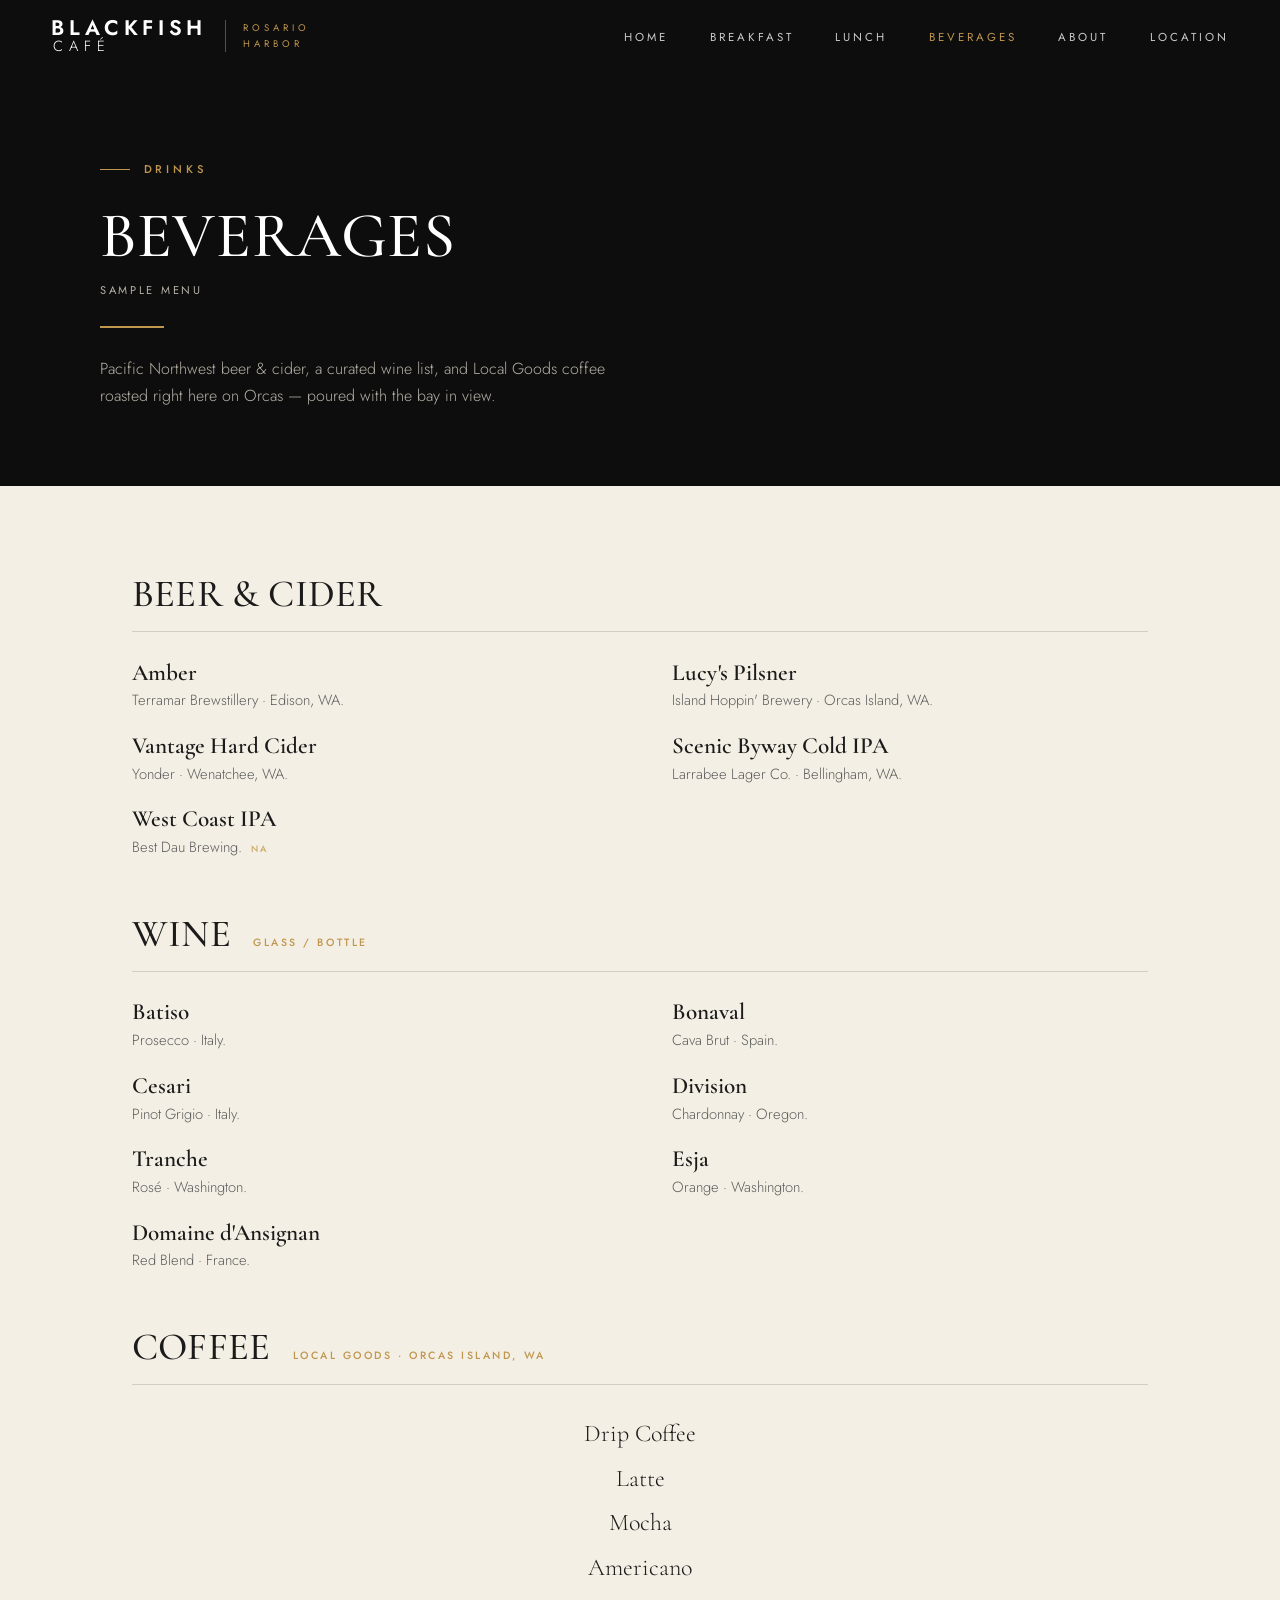
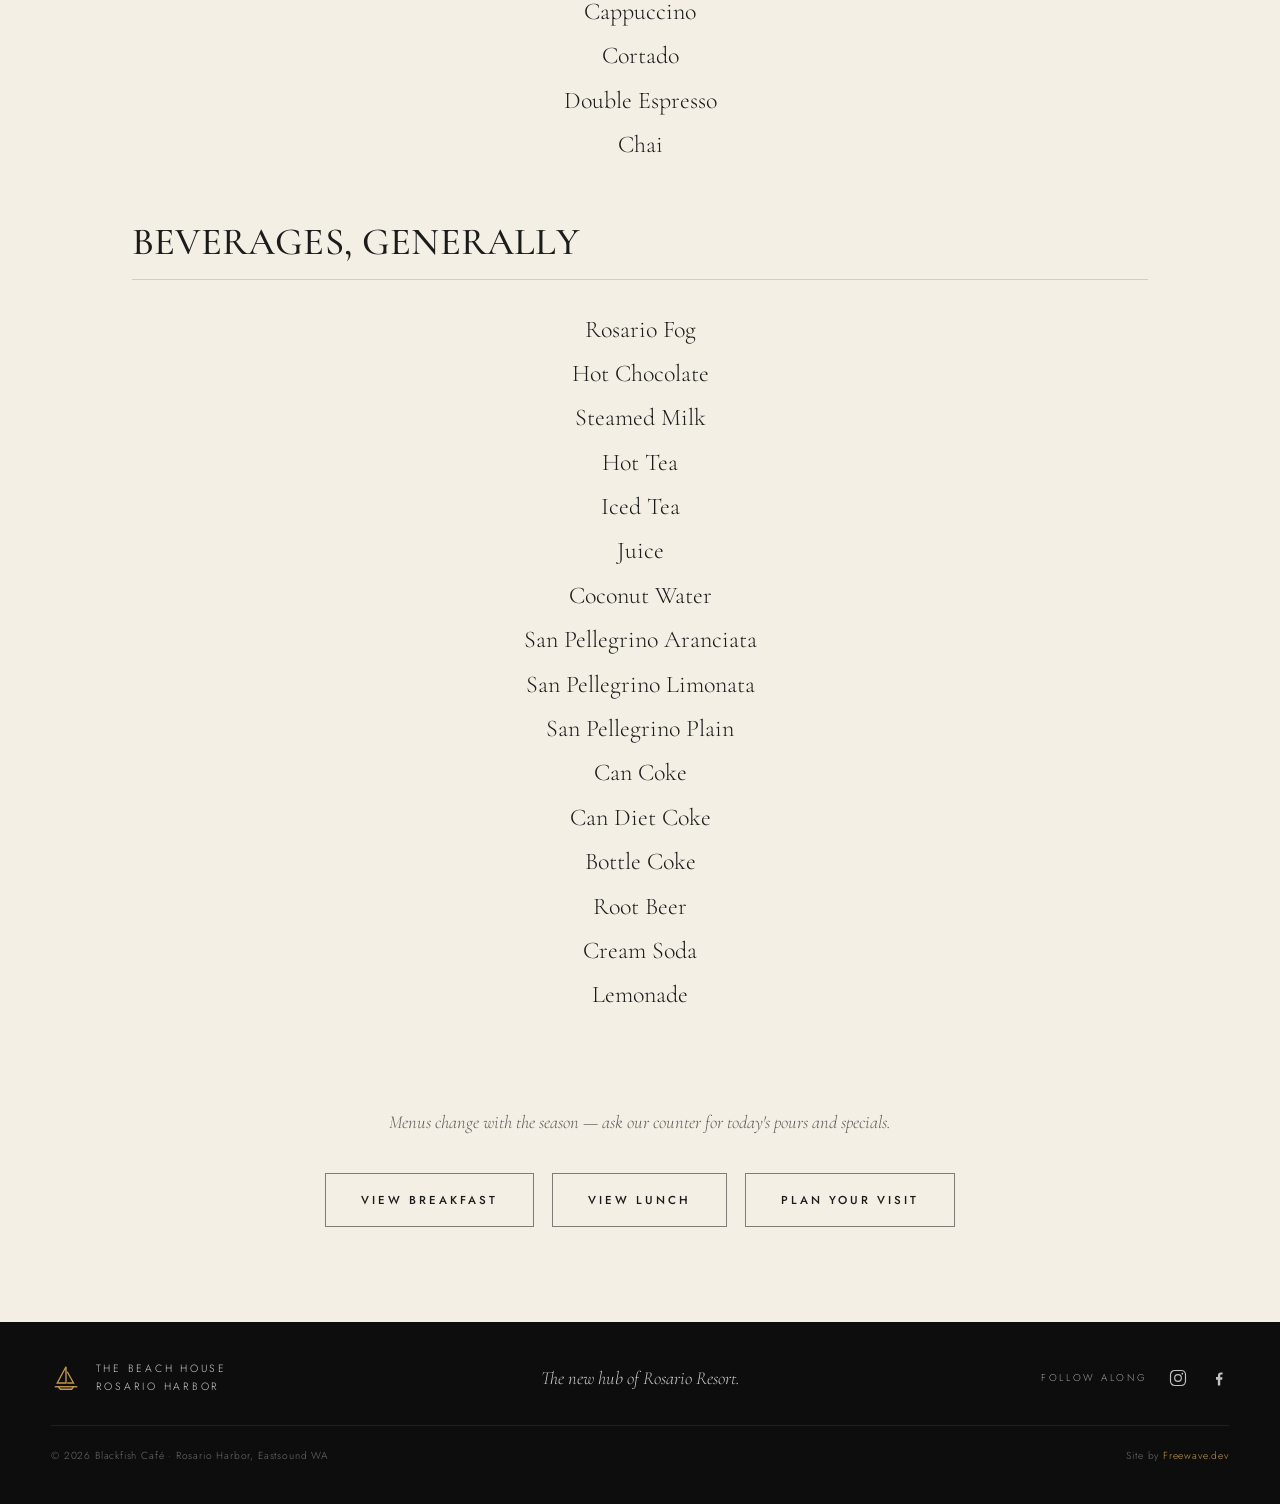
==== beverages.html @ dc777fff "Tighten vertical spacing on breakfast, lunch and beverage menu pages Reduced spacing between menu se" ====
<!DOCTYPE html>
<html lang="en">
<head>
<meta charset="UTF-8">
<meta name="viewport" content="width=device-width, initial-scale=1.0">
<title>Beverages — Blackfish Café at Rosario Harbor</title>
<meta name="description" content="Beer, wine, coffee &amp; more at Blackfish Café — Pacific Northwest brews, a curated wine list, and Local Goods coffee at The Beach House, Rosario Harbor, Eastsound, WA.">
<link rel="icon" type="image/svg+xml" href="/favicon.svg">
<meta name="theme-color" content="#0d0d0d">
<meta property="og:type" content="website">
<meta property="og:site_name" content="Blackfish Café">
<meta property="og:title" content="Beverages — Blackfish Café">
<meta property="og:description" content="Beer, wine, coffee &amp; more — Pacific Northwest brews and a curated list at Rosario Harbor.">
<meta property="og:url" content="https://y0o3t4.freewave.dev/beverages.html">
<meta property="og:image" content="https://media.freewave.dev/y0o3t4/images/og-image.jpg">
<meta property="og:image:width" content="1200">
<meta property="og:image:height" content="630">
<meta name="twitter:card" content="summary_large_image">
<meta name="twitter:title" content="Beverages — Blackfish Café">
<meta name="twitter:description" content="Beer, wine, coffee &amp; more at Rosario Harbor.">
<meta name="twitter:image" content="https://media.freewave.dev/y0o3t4/images/og-image.jpg">
<link rel="preconnect" href="https://fonts.googleapis.com">
<link rel="preconnect" href="https://fonts.gstatic.com" crossorigin>
<link href="https://fonts.googleapis.com/css2?family=Cormorant+Garamond:wght@400;500;600;700&family=Jost:wght@300;400;500;600&display=swap" rel="stylesheet">
<style>
:root{
  --black:#0d0d0d;
  --black-2:#141414;
  --ink:#1b1b1b;
  --cream:#f4efe4;
  --cream-2:#ece5d6;
  --muted-dark:#5d5d5d;
  --muted-light:#b6b1a6;
  --gold:#c0974f;
  --gold-soft:#cba968;
  --line-dark:rgba(255,255,255,.14);
  --line-light:rgba(13,13,13,.14);
}
*{margin:0;padding:0;box-sizing:border-box}
html{scroll-behavior:smooth;scroll-padding-top:78px}
body{
  font-family:'Jost',-apple-system,BlinkMacSystemFont,sans-serif;
  background:var(--cream);
  color:var(--ink);
  font-weight:300;
  line-height:1.65;
  -webkit-font-smoothing:antialiased;
  overflow-x:hidden;
}
img{display:block;max-width:100%;height:auto}
a{color:inherit;text-decoration:none;transition:color .3s ease,opacity .3s ease}
a:focus-visible,.btn:focus-visible,.nav-toggle:focus-visible{
  outline:2px solid var(--gold);
  outline-offset:4px;
}

h1,h2,h3,h4{
  font-family:'Cormorant Garamond',Georgia,serif;
  font-weight:500;
  line-height:1.08;
  color:inherit;
}

.eyebrow{
  font-family:'Jost',sans-serif;
  font-size:.7rem;
  letter-spacing:.34em;
  text-transform:uppercase;
  font-weight:500;
  color:var(--gold);
  display:inline-flex;
  align-items:center;
  gap:.85rem;
  margin-bottom:1.4rem;
}
.eyebrow::before{
  content:"";
  width:30px;height:1px;
  background:var(--gold);
}

/* ─── BUTTONS ─── */
.btn{
  display:inline-flex;align-items:center;justify-content:center;
  font-family:'Jost',sans-serif;
  font-size:.72rem;letter-spacing:.26em;text-transform:uppercase;font-weight:500;
  padding:1.05rem 2.2rem;
  border:1px solid transparent;
  cursor:pointer;
  transition:background .35s ease,color .35s ease,border-color .35s ease;
}
.btn--solid{background:var(--black);color:var(--cream)}
.btn--solid:hover{background:var(--gold);color:var(--black)}
.btn--ghost-dark{border-color:rgba(13,13,13,.5);color:var(--ink)}
.btn--ghost-dark:hover{background:var(--black);color:var(--cream);border-color:var(--black)}
.btn--ghost-light{border-color:rgba(255,255,255,.4);color:#fff}
.btn--ghost-light:hover{background:var(--gold);color:var(--black);border-color:var(--gold)}

/* ─── LOGO LOCKUP ─── */
.lockup{display:flex;align-items:center;gap:1.1rem}
.lockup .mark{
  font-family:'Jost',sans-serif;
  line-height:.98;
  color:#fff;
}
.lockup .mark .b{
  display:block;
  font-size:1.32rem;
  font-weight:600;
  letter-spacing:.22em;
}
.lockup .mark .c{
  display:block;
  font-size:.92rem;
  font-weight:300;
  letter-spacing:.42em;
  padding-left:.1em;
}
.lockup .div{width:1px;align-self:stretch;background:rgba(255,255,255,.28);margin:.1rem 0}
.lockup .sub{
  font-family:'Jost',sans-serif;
  font-size:.6rem;
  font-weight:400;
  letter-spacing:.42em;
  color:var(--gold);
  line-height:1.7;
}
.lockup .sub span{display:block}

/* ─── NAV ─── */
.nav{
  position:fixed;top:0;left:0;right:0;z-index:60;
  display:flex;align-items:center;justify-content:space-between;
  padding:1.15rem 3.2rem;
  background:var(--black);
}
.nav ul{list-style:none;display:flex;gap:2.6rem;align-items:center}
.nav ul a{
  color:rgba(255,255,255,.78);
  font-size:.72rem;letter-spacing:.26em;text-transform:uppercase;font-weight:400;
}
.nav ul a:hover{color:#fff}
.nav ul a.active{color:var(--gold)}
.nav-toggle{display:none;background:none;border:0;cursor:pointer;flex-direction:column;gap:5px;padding:.4rem}
.nav-toggle span{width:24px;height:1.5px;background:#fff;display:block;transition:.3s}

/* ─── MENU HEADER ─── */
.menu-head{
  background:var(--black);
  color:#fff;
  padding:9.5rem 6vw 4.8rem;
}
.menu-head-inner{max-width:1080px;margin:0 auto}
.menu-head h1{
  font-size:clamp(2.6rem,5vw,4.2rem);
  text-transform:uppercase;
  letter-spacing:.01em;
  color:#fff;
}
.menu-head .hero-rule{width:64px;height:2px;background:var(--gold);margin:1.6rem 0 1.8rem}
.menu-head .sample-note{
  font-family:'Jost',sans-serif;
  font-size:.7rem;letter-spacing:.24em;text-transform:uppercase;font-weight:400;
  display:block;color:var(--muted-light);margin-top:.7rem;
}
.menu-head p{
  color:var(--muted-light);
  font-size:1rem;
  max-width:34rem;
}
.hero-inner{animation:rise 1.2s cubic-bezier(.16,1,.3,1) both}
@keyframes rise{from{opacity:0;transform:translateY(26px)}to{opacity:1;transform:translateY(0)}}

/* ─── MENU BODY ─── */
.menu-wrap{max-width:1080px;margin:0 auto;padding:5.5rem 2rem 2rem}
.menu-section{margin-bottom:3.4rem}
.menu-section:last-child{margin-bottom:0}
.menu-section-head{
  display:flex;align-items:baseline;flex-wrap:wrap;gap:.4rem 1.4rem;
  padding-bottom:1rem;margin-bottom:1.7rem;
  border-bottom:1px solid var(--line-light);
}
.menu-section-head h2{
  font-size:clamp(1.9rem,3vw,2.7rem);
  text-transform:uppercase;letter-spacing:.005em;color:var(--ink);
}
.menu-section-head .serve{
  font-family:'Jost',sans-serif;
  font-size:.66rem;letter-spacing:.24em;text-transform:uppercase;font-weight:500;
  color:var(--gold);
}
.menu-grid{
  display:grid;grid-template-columns:1fr 1fr;
  gap:1.3rem 4rem;
}
.menu-item .row{display:flex;align-items:baseline;gap:.6rem}
.menu-item .name{
  font-family:'Cormorant Garamond',serif;
  font-size:1.45rem;font-weight:600;color:var(--ink);line-height:1.15;
}
.menu-item .dots{
  flex:1;
  border-bottom:1px dotted rgba(13,13,13,.28);
  transform:translateY(-.3rem);
}
.menu-item .price{
  font-family:'Jost',sans-serif;
  font-size:.9rem;letter-spacing:.08em;font-weight:500;color:var(--gold);
  white-space:nowrap;
}
.menu-item .desc{
  color:var(--muted-dark);
  font-size:.92rem;line-height:1.55;
  margin-top:.2rem;max-width:30rem;
}
.menu-item .tag{
  font-family:'Jost',sans-serif;
  font-size:.58rem;letter-spacing:.2em;text-transform:uppercase;font-weight:500;
  color:var(--gold-soft);margin-left:.55rem;
}

/* ─── SIMPLE DRINK LIST ─── */
.drink-list{list-style:none;text-align:center;max-width:32rem;margin:0 auto}
.drink-list li{
  font-family:'Cormorant Garamond',serif;
  font-size:1.5rem;color:var(--ink);line-height:1.85;
}
.menu-foot{
  max-width:1080px;margin:1rem auto 0;padding:2.6rem 2rem 5.5rem;
  text-align:center;
}
.menu-foot p{
  font-family:'Cormorant Garamond',serif;font-style:italic;
  font-size:1.15rem;color:var(--muted-dark);max-width:40rem;margin:0 auto 1.8rem;
}
.menu-foot .btn{margin:.4rem}

/* ─── FOOTER ─── */
footer{
  background:var(--black);color:rgba(255,255,255,.7);
  padding:2.4rem 3.2rem;
}
.footer-grid{
  max-width:1180px;margin:0 auto;
  display:grid;grid-template-columns:1fr auto 1fr;align-items:center;gap:2rem;
}
.footer-brand{display:flex;align-items:center;gap:.9rem}
.footer-brand .sail{width:30px;height:30px;color:var(--gold)}
.footer-brand .txt{
  font-family:'Jost',sans-serif;
  font-size:.66rem;letter-spacing:.26em;text-transform:uppercase;line-height:1.7;color:rgba(255,255,255,.8);
}
.footer-tag{
  font-family:'Cormorant Garamond',serif;font-style:italic;
  font-size:1.15rem;color:rgba(255,255,255,.78);text-align:center;white-space:nowrap;
}
.footer-social{display:flex;align-items:center;justify-content:flex-end;gap:1.3rem}
.footer-social .lbl{
  font-family:'Jost',sans-serif;font-size:.62rem;letter-spacing:.26em;text-transform:uppercase;color:rgba(255,255,255,.6);
}
.footer-social a{color:rgba(255,255,255,.75);width:20px;height:20px;display:block}
.footer-social a:hover{color:var(--gold)}
.footer-social svg{width:100%;height:100%}
.footer-legal{
  max-width:1180px;margin:1.8rem auto 0;padding-top:1.4rem;
  border-top:1px solid rgba(255,255,255,.08);
  display:flex;justify-content:space-between;
  font-size:.64rem;letter-spacing:.08em;color:rgba(255,255,255,.4);
}
.footer-legal a{color:var(--gold)}

/* ─── RESPONSIVE ─── */
@media (max-width:900px){
  .nav{padding:1rem 1.4rem}
  .nav ul{
    position:fixed;top:0;right:0;height:100vh;width:min(78vw,300px);
    flex-direction:column;align-items:flex-start;justify-content:center;gap:1.8rem;
    background:var(--black-2);padding:3rem 2.2rem;
    transform:translateX(100%);transition:transform .4s cubic-bezier(.16,1,.3,1);
    border-left:1px solid rgba(255,255,255,.1);
  }
  .nav ul.open{transform:translateX(0)}
  .nav ul a{font-size:.9rem}
  .nav-toggle{display:flex;z-index:70}
  .nav-toggle.open span:nth-child(1){transform:translateY(6.5px) rotate(45deg)}
  .nav-toggle.open span:nth-child(2){opacity:0}
  .nav-toggle.open span:nth-child(3){transform:translateY(-6.5px) rotate(-45deg)}
  .menu-head{padding:8rem 2rem 3.4rem}
  .menu-wrap{padding:3.5rem 1.4rem 1rem}
  .menu-grid{grid-template-columns:1fr;gap:1.9rem}
  .menu-foot{padding:2.2rem 1.4rem 4rem}
  .footer-grid{grid-template-columns:1fr;justify-items:center;text-align:center;gap:1.4rem}
  .footer-social{justify-content:center}
  .footer-tag{white-space:normal}
  .footer-legal{flex-direction:column;gap:.5rem;text-align:center;align-items:center}
}
@media (prefers-reduced-motion:reduce){
  *{animation:none!important;transition:none!important}
}
</style>
</head>
<body id="top">

<nav class="nav">
  <a href="index.html" class="lockup" aria-label="Blackfish Café, Rosario Harbor — home">
    <span class="mark"><span class="b">BLACKFISH</span><span class="c">CAFÉ</span></span>
    <span class="div"></span>
    <span class="sub"><span>ROSARIO</span><span>HARBOR</span></span>
  </a>
  <button class="nav-toggle" aria-label="Menu" aria-expanded="false">
    <span></span><span></span><span></span>
  </button>
  <ul>
    <li><a href="index.html">Home</a></li>
    <li><a href="menu.html">Breakfast</a></li>
    <li><a href="lunch.html">Lunch</a></li>
    <li><a href="beverages.html" class="active">Beverages</a></li>
    <li><a href="index.html#about">About</a></li>
    <li><a href="index.html#location">Location</a></li>
  </ul>
</nav>

<header class="menu-head">
  <div class="menu-head-inner hero-inner">
    <span class="eyebrow">Drinks</span>
    <h1>Beverages</h1>
    <span class="sample-note">Sample menu</span>
    <div class="hero-rule"></div>
    <p>Pacific Northwest beer &amp; cider, a curated wine list, and Local Goods coffee roasted right here on Orcas — poured with the bay in view.</p>
  </div>
</header>

<main class="menu-wrap">

  <section class="menu-section" aria-labelledby="beer">
    <div class="menu-section-head">
      <h2 id="beer">Beer &amp; Cider</h2>
    </div>
    <div class="menu-grid">
      <div class="menu-item">
        <div class="row"><span class="name">Amber</span></div>
        <p class="desc">Terramar Brewstillery · Edison, WA.</p>
      </div>
      <div class="menu-item">
        <div class="row"><span class="name">Lucy's Pilsner</span></div>
        <p class="desc">Island Hoppin' Brewery · Orcas Island, WA.</p>
      </div>
      <div class="menu-item">
        <div class="row"><span class="name">Vantage Hard Cider</span></div>
        <p class="desc">Yonder · Wenatchee, WA.</p>
      </div>
      <div class="menu-item">
        <div class="row"><span class="name">Scenic Byway Cold IPA</span></div>
        <p class="desc">Larrabee Lager Co. · Bellingham, WA.</p>
      </div>
      <div class="menu-item">
        <div class="row"><span class="name">West Coast IPA</span></div>
        <p class="desc">Best Dau Brewing.<span class="tag">NA</span></p>
      </div>
    </div>
  </section>

  <section class="menu-section" aria-labelledby="wine">
    <div class="menu-section-head">
      <h2 id="wine">Wine</h2>
      <span class="serve">Glass / Bottle</span>
    </div>
    <div class="menu-grid">
      <div class="menu-item">
        <div class="row"><span class="name">Batiso</span></div>
        <p class="desc">Prosecco · Italy.</p>
      </div>
      <div class="menu-item">
        <div class="row"><span class="name">Bonaval</span></div>
        <p class="desc">Cava Brut · Spain.</p>
      </div>
      <div class="menu-item">
        <div class="row"><span class="name">Cesari</span></div>
        <p class="desc">Pinot Grigio · Italy.</p>
      </div>
      <div class="menu-item">
        <div class="row"><span class="name">Division</span></div>
        <p class="desc">Chardonnay · Oregon.</p>
      </div>
      <div class="menu-item">
        <div class="row"><span class="name">Tranche</span></div>
        <p class="desc">Rosé · Washington.</p>
      </div>
      <div class="menu-item">
        <div class="row"><span class="name">Esja</span></div>
        <p class="desc">Orange · Washington.</p>
      </div>
      <div class="menu-item">
        <div class="row"><span class="name">Domaine d'Ansignan</span></div>
        <p class="desc">Red Blend · France.</p>
      </div>
    </div>
  </section>

  <section class="menu-section" aria-labelledby="coffee">
    <div class="menu-section-head">
      <h2 id="coffee">Coffee</h2>
      <span class="serve">Local Goods · Orcas Island, WA</span>
    </div>
    <ul class="drink-list">
      <li>Drip Coffee</li>
      <li>Latte</li>
      <li>Mocha</li>
      <li>Americano</li>
      <li>Cappuccino</li>
      <li>Cortado</li>
      <li>Double Espresso</li>
      <li>Chai</li>
    </ul>
  </section>

  <section class="menu-section" aria-labelledby="general">
    <div class="menu-section-head">
      <h2 id="general">Beverages, Generally</h2>
    </div>
    <ul class="drink-list">
      <li>Rosario Fog</li>
      <li>Hot Chocolate</li>
      <li>Steamed Milk</li>
      <li>Hot Tea</li>
      <li>Iced Tea</li>
      <li>Juice</li>
      <li>Coconut Water</li>
      <li>San Pellegrino Aranciata</li>
      <li>San Pellegrino Limonata</li>
      <li>San Pellegrino Plain</li>
      <li>Can Coke</li>
      <li>Can Diet Coke</li>
      <li>Bottle Coke</li>
      <li>Root Beer</li>
      <li>Cream Soda</li>
      <li>Lemonade</li>
    </ul>
  </section>

</main>

<div class="menu-foot">
  <p>Menus change with the season — ask our counter for today's pours and specials.</p>
  <a class="btn btn--ghost-dark" href="menu.html">View Breakfast</a>
  <a class="btn btn--ghost-dark" href="lunch.html">View Lunch</a>
  <a class="btn btn--ghost-dark" href="index.html#location">Plan Your Visit</a>
</div>

<footer>
  <div class="footer-grid">
    <div class="footer-brand">
      <span class="sail" aria-hidden="true">
        <svg viewBox="0 0 24 24" fill="none" stroke="currentColor" stroke-width="1.1"><path d="M12 3 5 16h7V3z"/><path d="M13 7l5 9h-5"/><path d="M3 19h18"/><path d="M6 19l1.5 2h9l1.5-2"/></svg>
      </span>
      <span class="txt">The Beach House<br>Rosario Harbor</span>
    </div>
    <div class="footer-tag">The new hub of Rosario Resort.</div>
    <div class="footer-social">
      <span class="lbl">Follow Along</span>
      <a href="https://instagram.com" target="_blank" rel="noopener" aria-label="Instagram">
        <svg viewBox="0 0 24 24" fill="none" stroke="currentColor" stroke-width="1.4"><rect x="3" y="3" width="18" height="18" rx="5"/><circle cx="12" cy="12" r="4"/><circle cx="17.2" cy="6.8" r="1" fill="currentColor" stroke="none"/></svg>
      </a>
      <a href="https://facebook.com" target="_blank" rel="noopener" aria-label="Facebook">
        <svg viewBox="0 0 24 24" fill="currentColor"><path d="M13.5 21v-7h2.3l.4-2.8h-2.7V9.3c0-.8.2-1.4 1.4-1.4h1.4V5.4c-.7-.1-1.4-.1-2.1-.1-2.1 0-3.5 1.3-3.5 3.6v2H8.4V14h2.2v7h2.9z"/></svg>
      </a>
    </div>
  </div>
  <div class="footer-legal">
    <span>© 2026 Blackfish Café · Rosario Harbor, Eastsound WA</span>
    <span>Site by <a href="https://freewave.dev" target="_blank" rel="noopener">Freewave.dev</a></span>
  </div>
</footer>

<script>
(function(){
  var toggle=document.querySelector('.nav-toggle');
  var menu=document.querySelector('.nav ul');
  toggle.addEventListener('click',function(){
    var open=menu.classList.toggle('open');
    toggle.classList.toggle('open',open);
    toggle.setAttribute('aria-expanded',open);
  });
  menu.querySelectorAll('a').forEach(function(a){
    a.addEventListener('click',function(){
      menu.classList.remove('open');toggle.classList.remove('open');
      toggle.setAttribute('aria-expanded','false');
    });
  });
})();
</script>
</body>
</html>
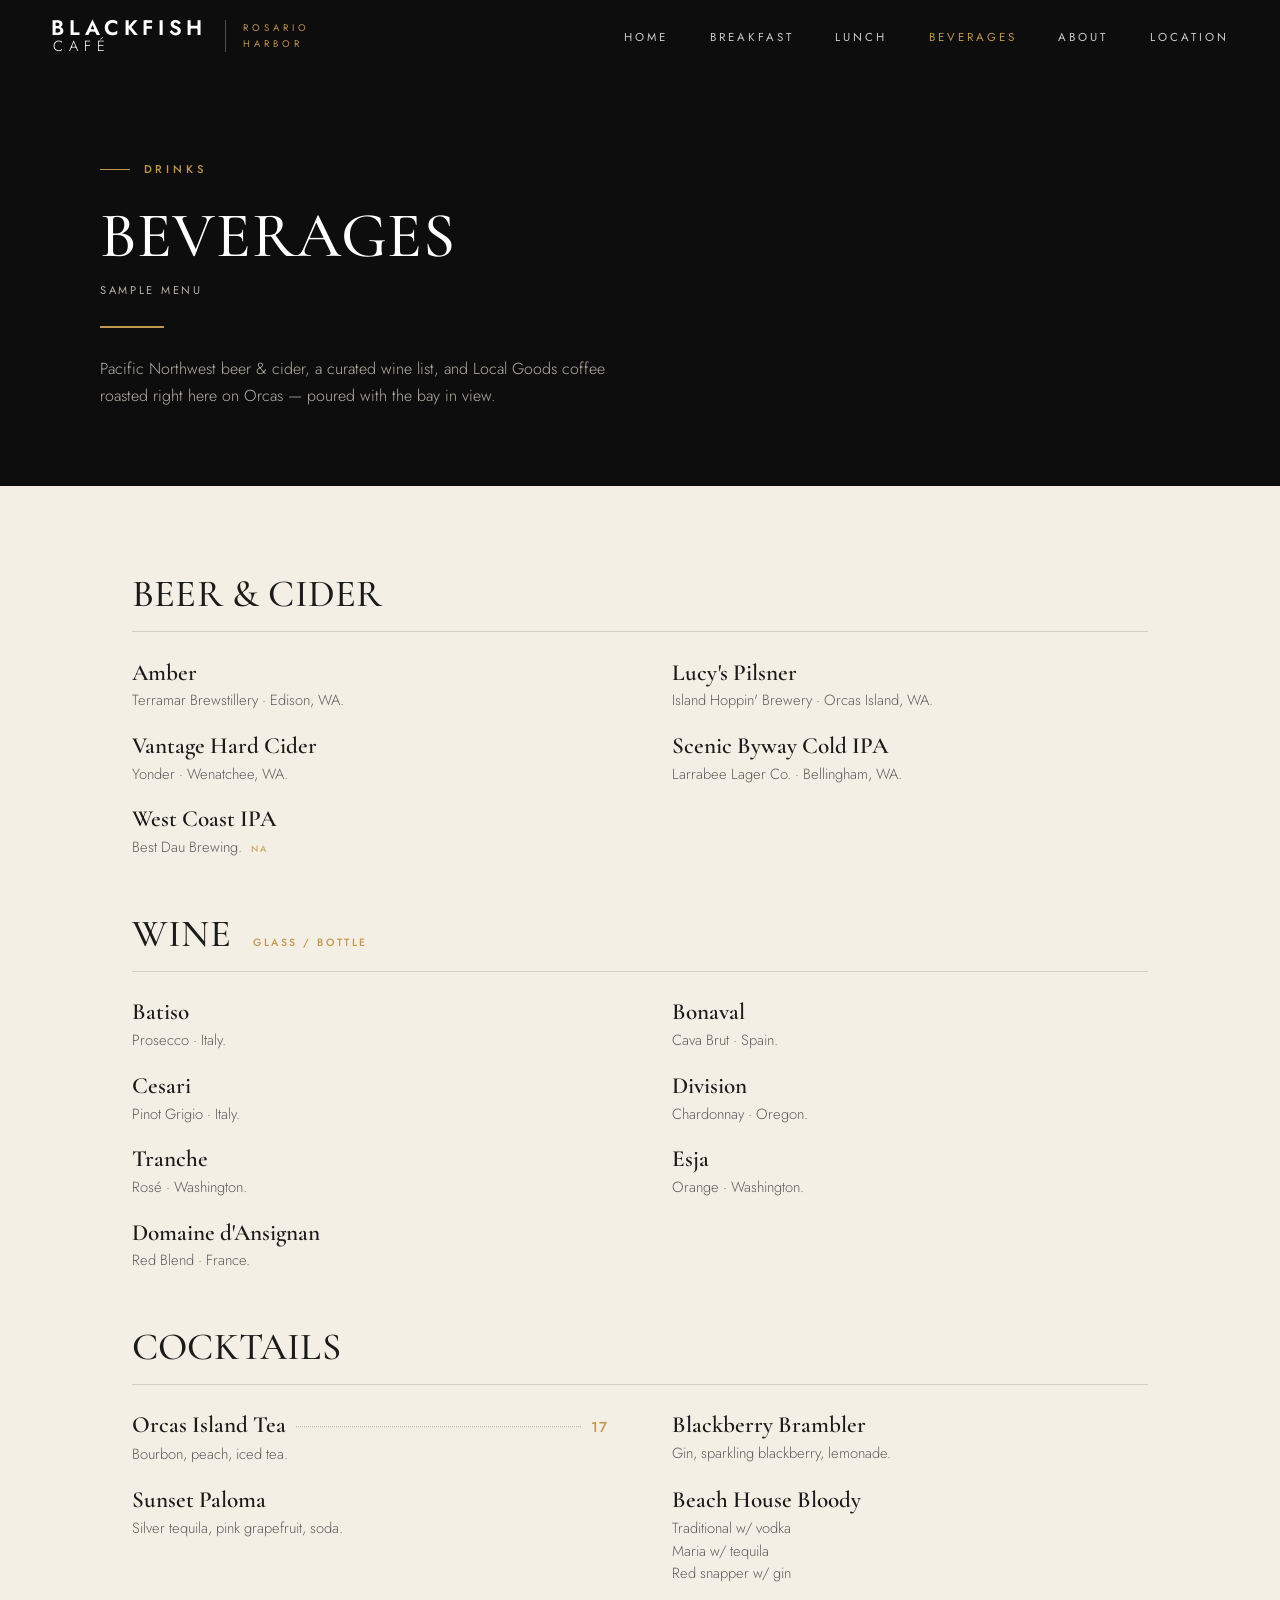
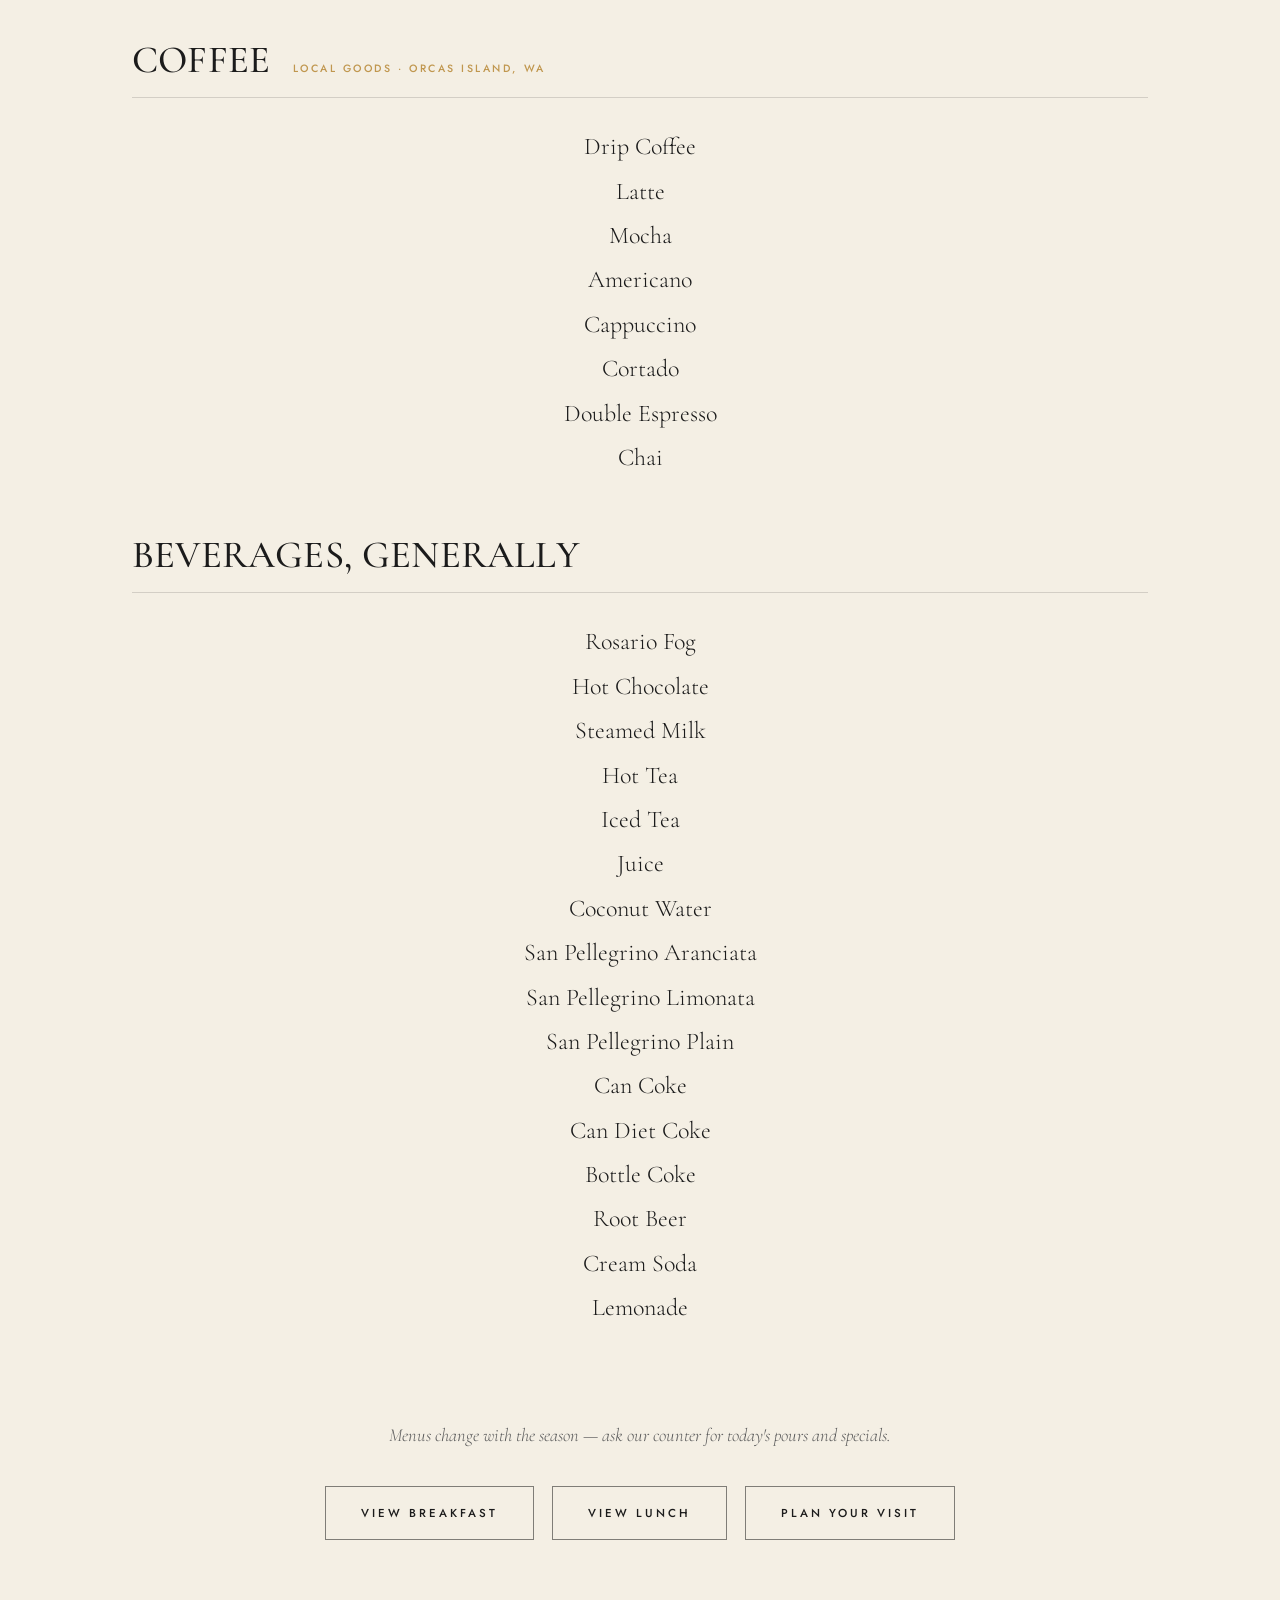
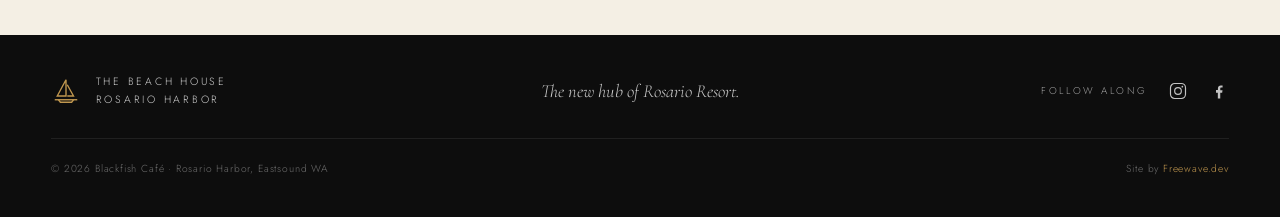
==== commit 6f469ce6: "Add Cocktails section to Beverages menu Adds Orcas Island Tea, Blackberry Brambler, Sunset Paloma, a" ====
--- a/beverages.html
+++ b/beverages.html
@@ -397,6 +397,30 @@
     </div>
   </section>
 
+  <section class="menu-section" aria-labelledby="cocktails">
+    <div class="menu-section-head">
+      <h2 id="cocktails">Cocktails</h2>
+    </div>
+    <div class="menu-grid">
+      <div class="menu-item">
+        <div class="row"><span class="name">Orcas Island Tea</span><span class="dots"></span><span class="price">17</span></div>
+        <p class="desc">Bourbon, peach, iced tea.</p>
+      </div>
+      <div class="menu-item">
+        <div class="row"><span class="name">Blackberry Brambler</span></div>
+        <p class="desc">Gin, sparkling blackberry, lemonade.</p>
+      </div>
+      <div class="menu-item">
+        <div class="row"><span class="name">Sunset Paloma</span></div>
+        <p class="desc">Silver tequila, pink grapefruit, soda.</p>
+      </div>
+      <div class="menu-item">
+        <div class="row"><span class="name">Beach House Bloody</span></div>
+        <p class="desc">Traditional w/ vodka<br>Maria w/ tequila<br>Red snapper w/ gin</p>
+      </div>
+    </div>
+  </section>
+
   <section class="menu-section" aria-labelledby="coffee">
     <div class="menu-section-head">
       <h2 id="coffee">Coffee</h2>
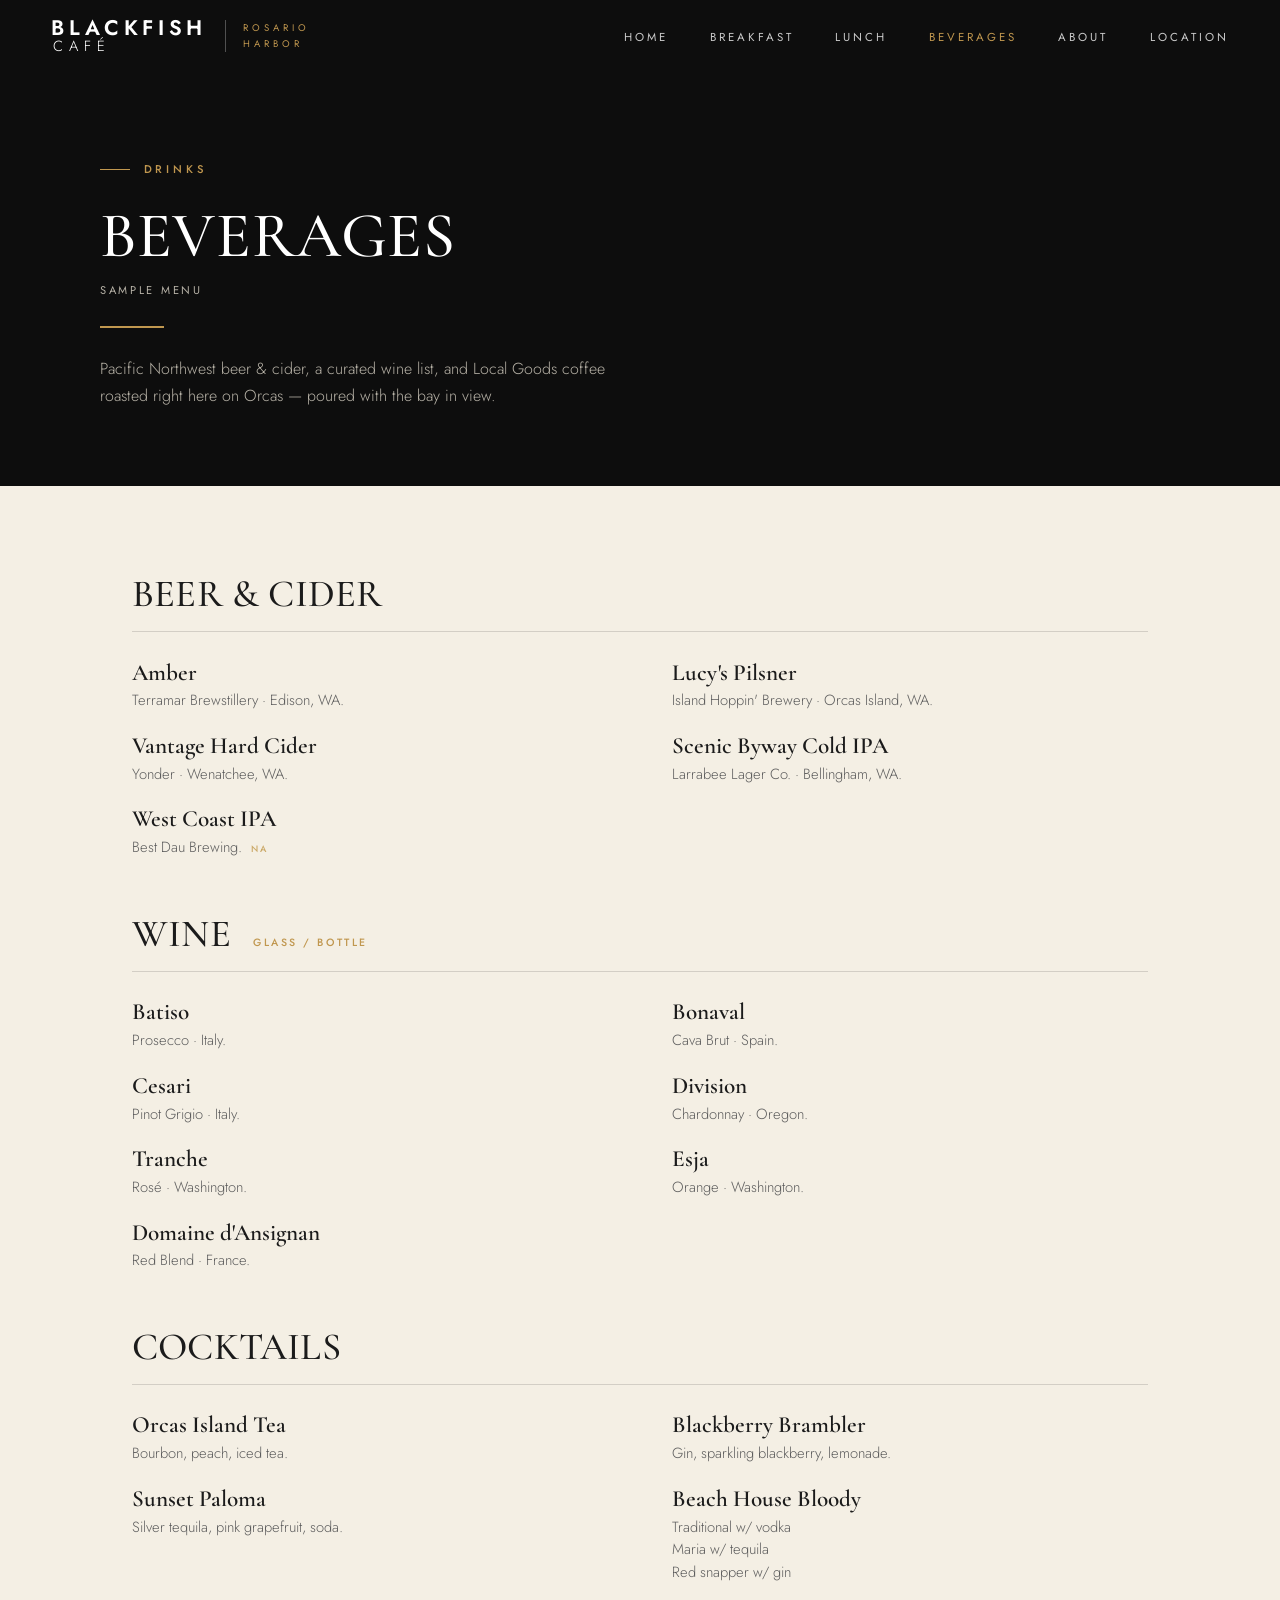
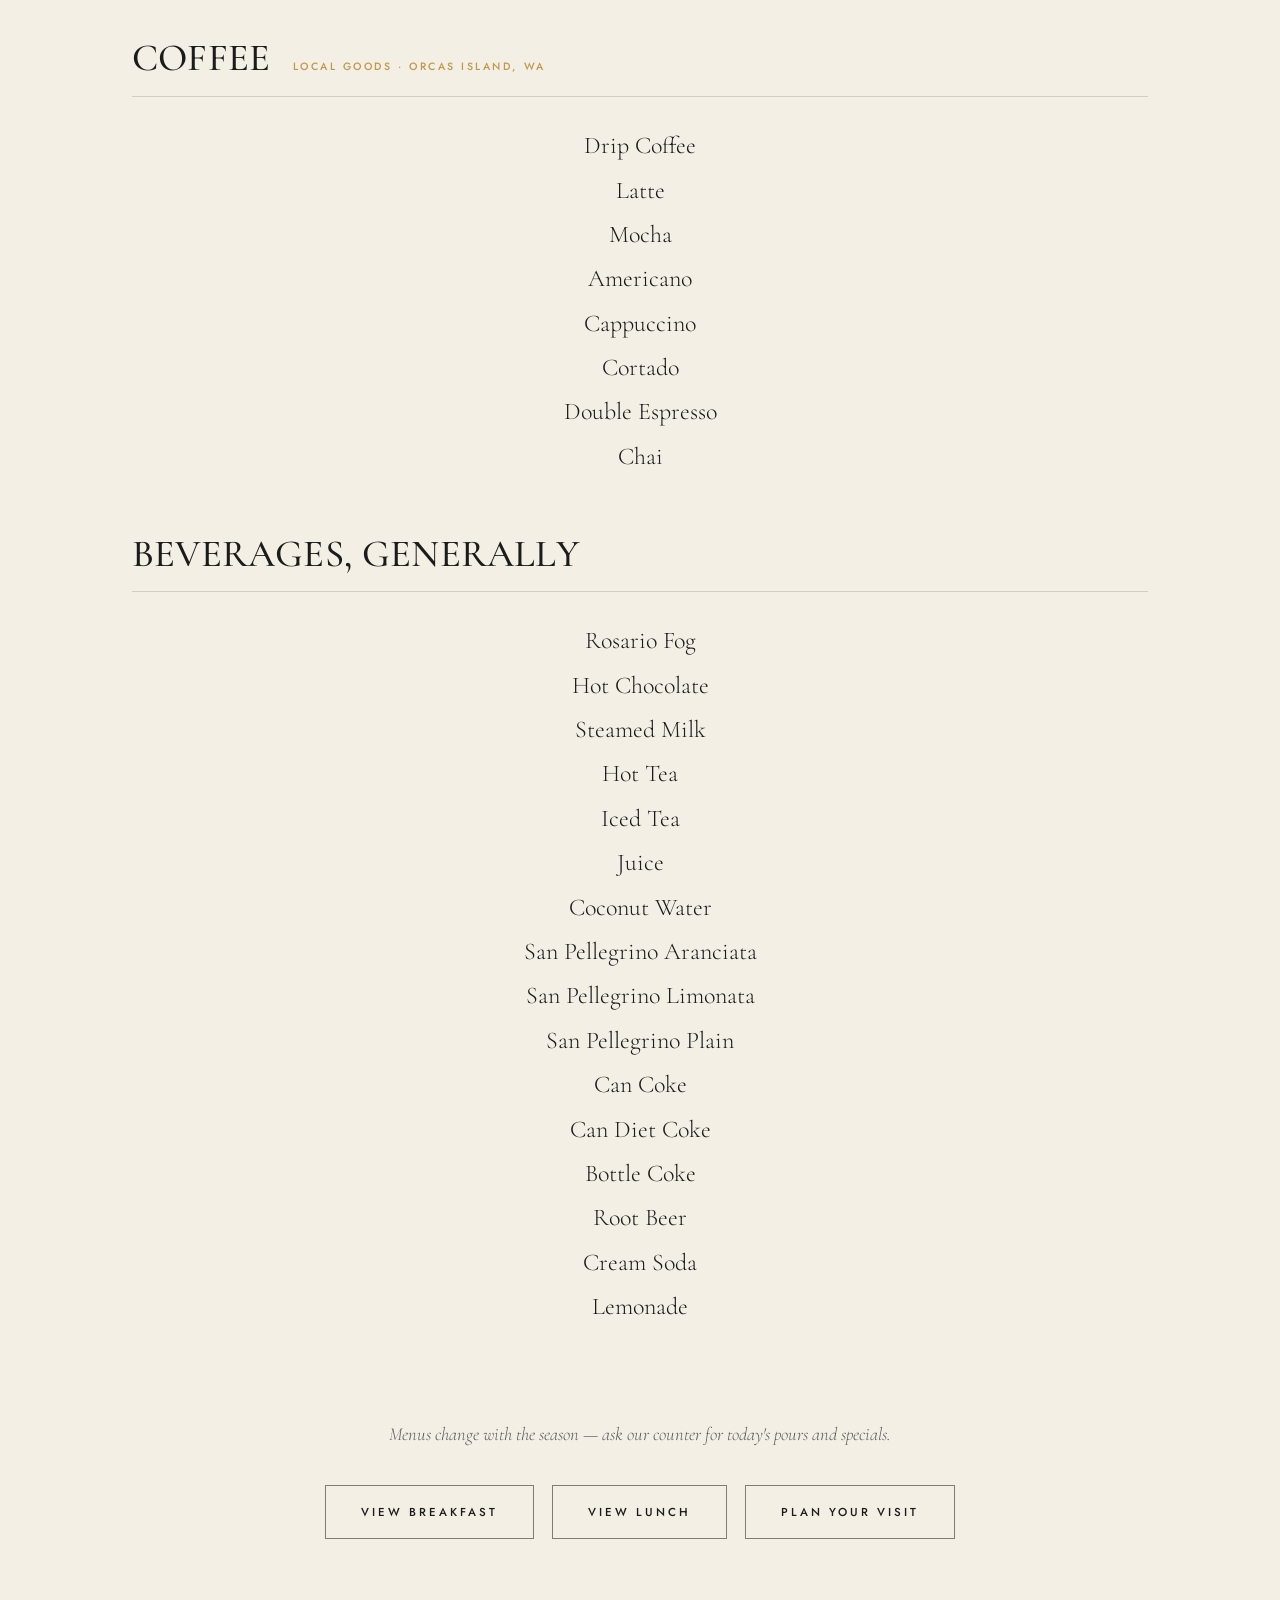
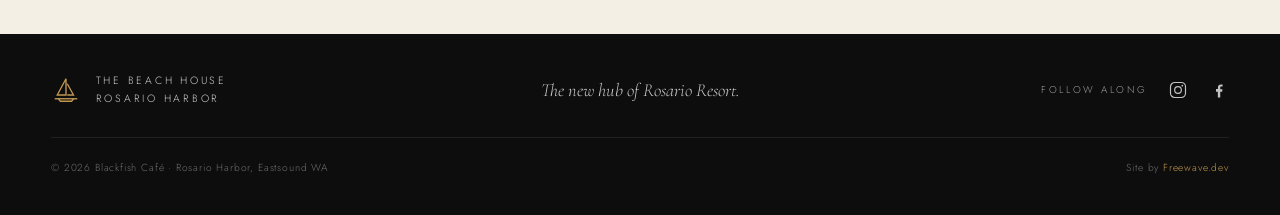
==== commit 35ef42b7: "Remove price and line from Orcas Island Tea in cocktails section Removed the dotted line and price d" ====
--- a/beverages.html
+++ b/beverages.html
@@ -403,7 +403,7 @@
     </div>
     <div class="menu-grid">
       <div class="menu-item">
-        <div class="row"><span class="name">Orcas Island Tea</span><span class="dots"></span><span class="price">17</span></div>
+        <div class="row"><span class="name">Orcas Island Tea</span></div>
         <p class="desc">Bourbon, peach, iced tea.</p>
       </div>
       <div class="menu-item">
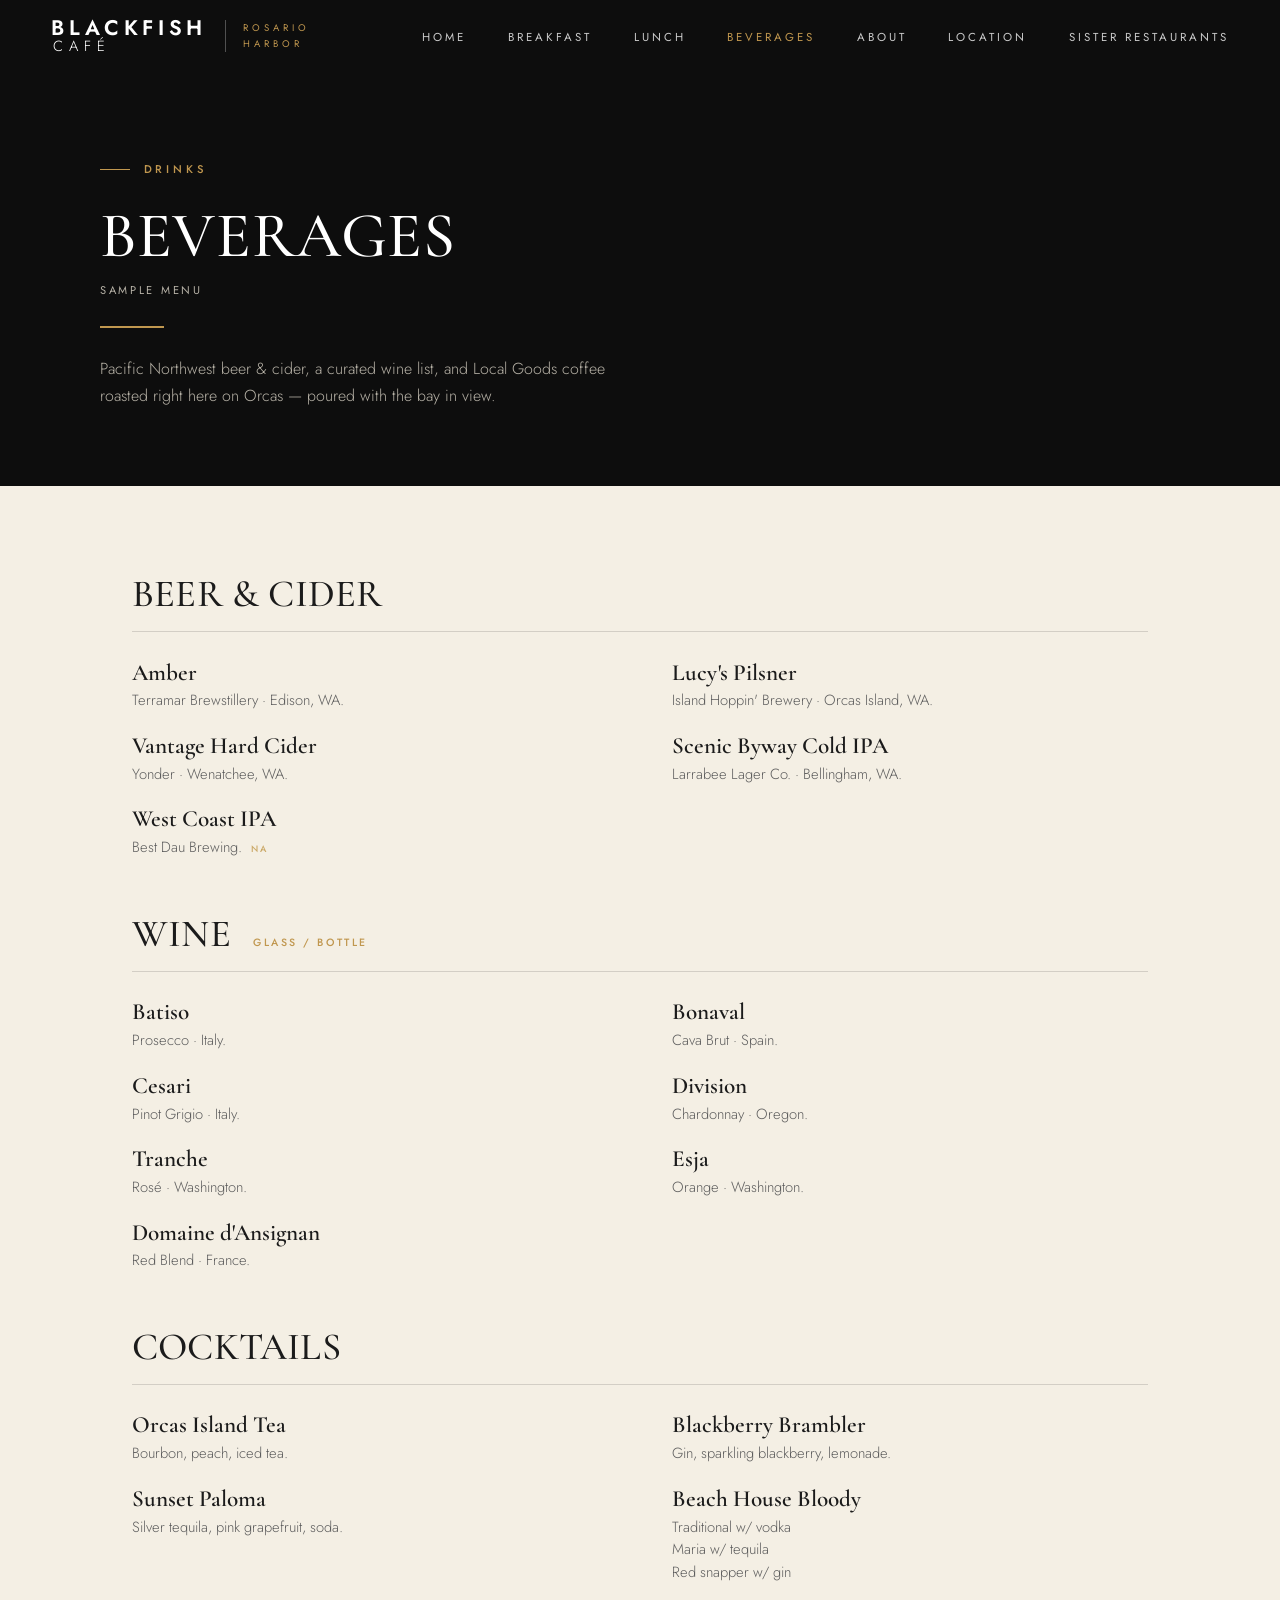
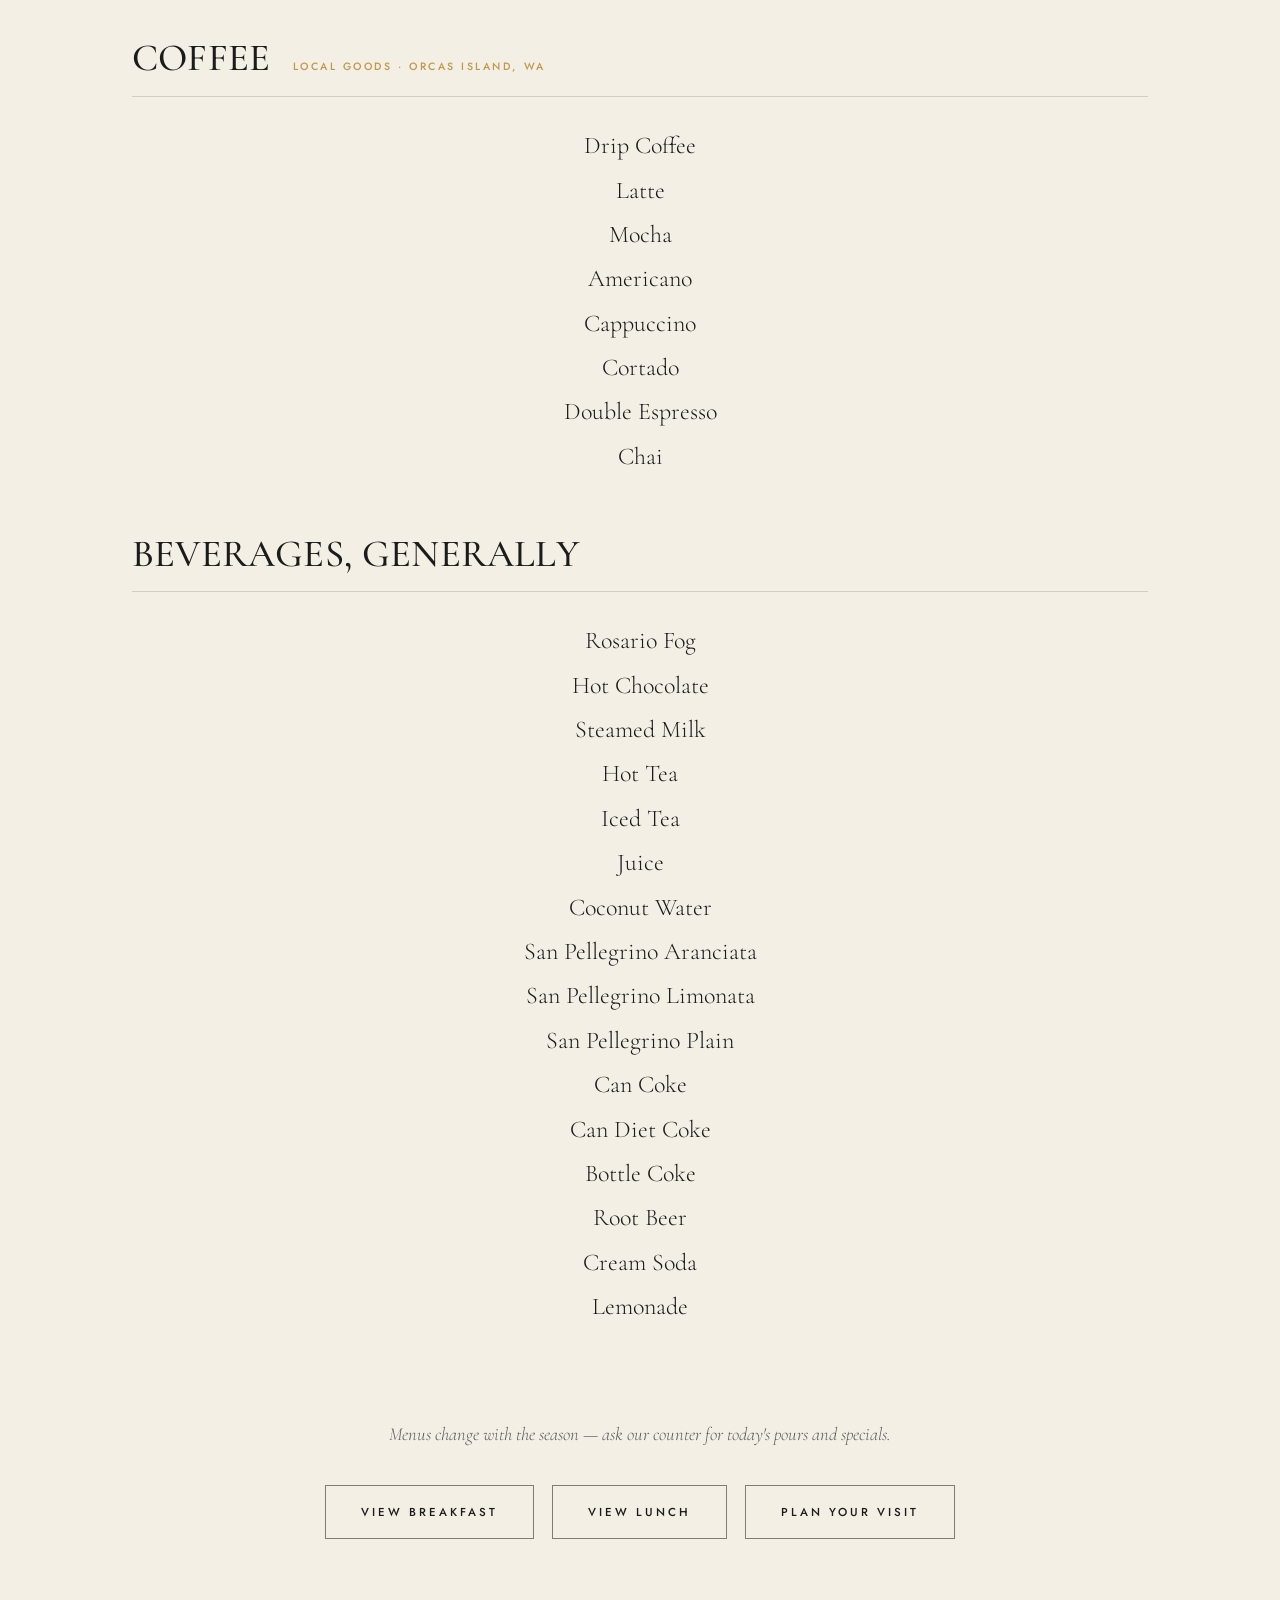
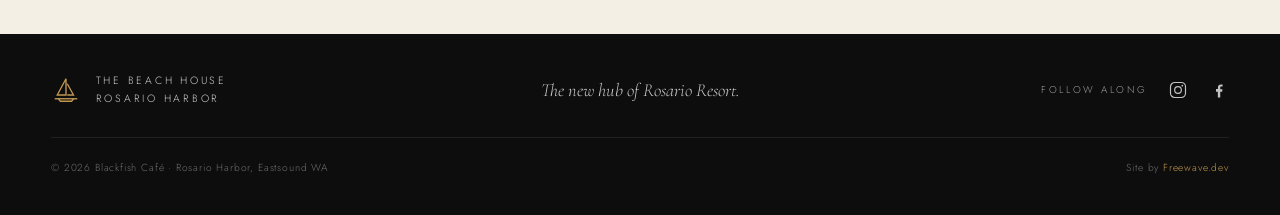
==== commit 04a44967: "Add Sister Restaurants nav link to harborbarorcas.com Co-Authored-By: Claude Sonnet 5 <noreply@anthr" ====
--- a/beverages.html
+++ b/beverages.html
@@ -317,6 +317,7 @@
     <li><a href="beverages.html" class="active">Beverages</a></li>
     <li><a href="index.html#about">About</a></li>
     <li><a href="index.html#location">Location</a></li>
+    <li><a href="https://harborbarorcas.com" target="_blank" rel="noopener">Sister Restaurants</a></li>
   </ul>
 </nav>
 
